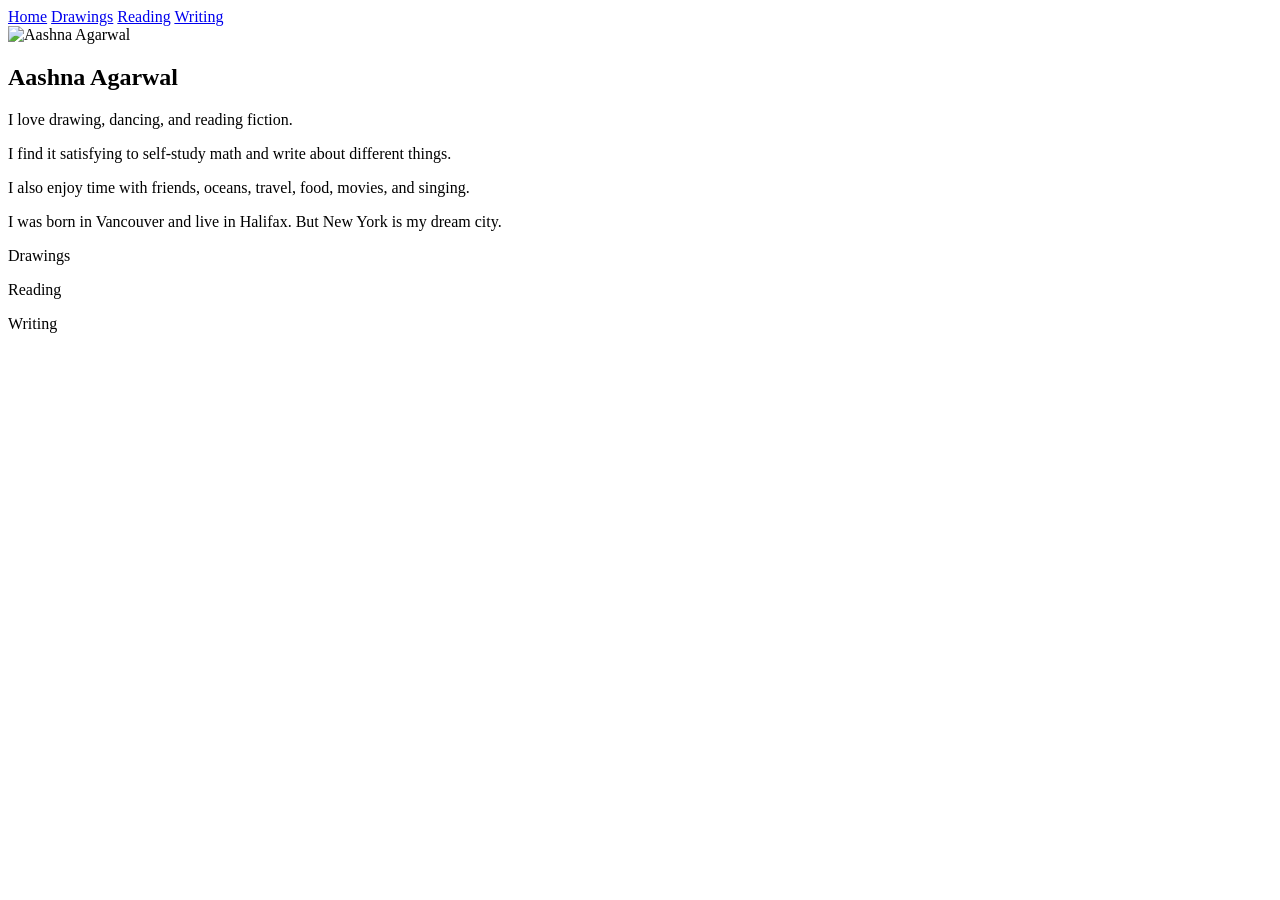
==== index.html @ 69bdebf0 "Add personal website" ====
<!DOCTYPE html>
<html lang="en">
<head>
  <meta charset="UTF-8">
  <meta name="viewport" content="width=device-width, initial-scale=1.0">
  <meta name="description" content="Aashna Agarwal">
  <title>Aashna Agarwal</title>
  <link rel="preconnect" href="https://fonts.googleapis.com">
  <link rel="preconnect" href="https://fonts.gstatic.com" crossorigin>
  <link href="https://fonts.googleapis.com/css2?family=Inter:wght@400;500&display=swap" rel="stylesheet">
  <link rel="stylesheet" href="css/styles.css">
</head>
<body>
  <header class="header">
    <nav class="nav">
      <div class="nav-left">
        <a href="#home">Home</a>
        <a href="#drawings">Drawings</a>
        <a href="#reading">Reading</a>
        <a href="#writing">Writing</a>
      </div>
    </nav>
  </header>

  <main class="main">
    <section class="intro" id="home">
      <div class="intro-layout">
        <img class="profile" src="assets/images/aashna.jpg" alt="Aashna Agarwal">
        <div class="intro-text">
          <h1>Aashna Agarwal</h1>
          <div class="bio">
            <p>I love drawing, dancing, and reading fiction.</p>
            <p>I find it satisfying to self-study math and write about different things.</p>
            <p>I also enjoy time with friends, oceans, travel, food, movies, and singing.</p>
            <p>I was born in Vancouver and live in Halifax. But New York is my dream city.</p>
          </div>
        </div>
      </div>
    </section>

    <section class="block" id="drawings">
      <p class="label">Drawings</p>
      <div class="photo-rows" id="drawings-gallery"></div>
    </section>

    <section class="block" id="reading">
      <p class="label">Reading</p>
      <div class="photo-rows" id="books-grid"></div>
    </section>

    <section class="block" id="writing">
      <p class="label">Writing</p>
      <div class="writing" id="writing-list"></div>
    </section>
  </main>

  <div class="lightbox" id="lightbox" hidden>
    <button class="lightbox-close" aria-label="Close">&times;</button>
    <img src="" alt="" id="lightbox-img">
    <p id="lightbox-caption"></p>
  </div>

  <script src="js/main.js"></script>
</body>
</html>
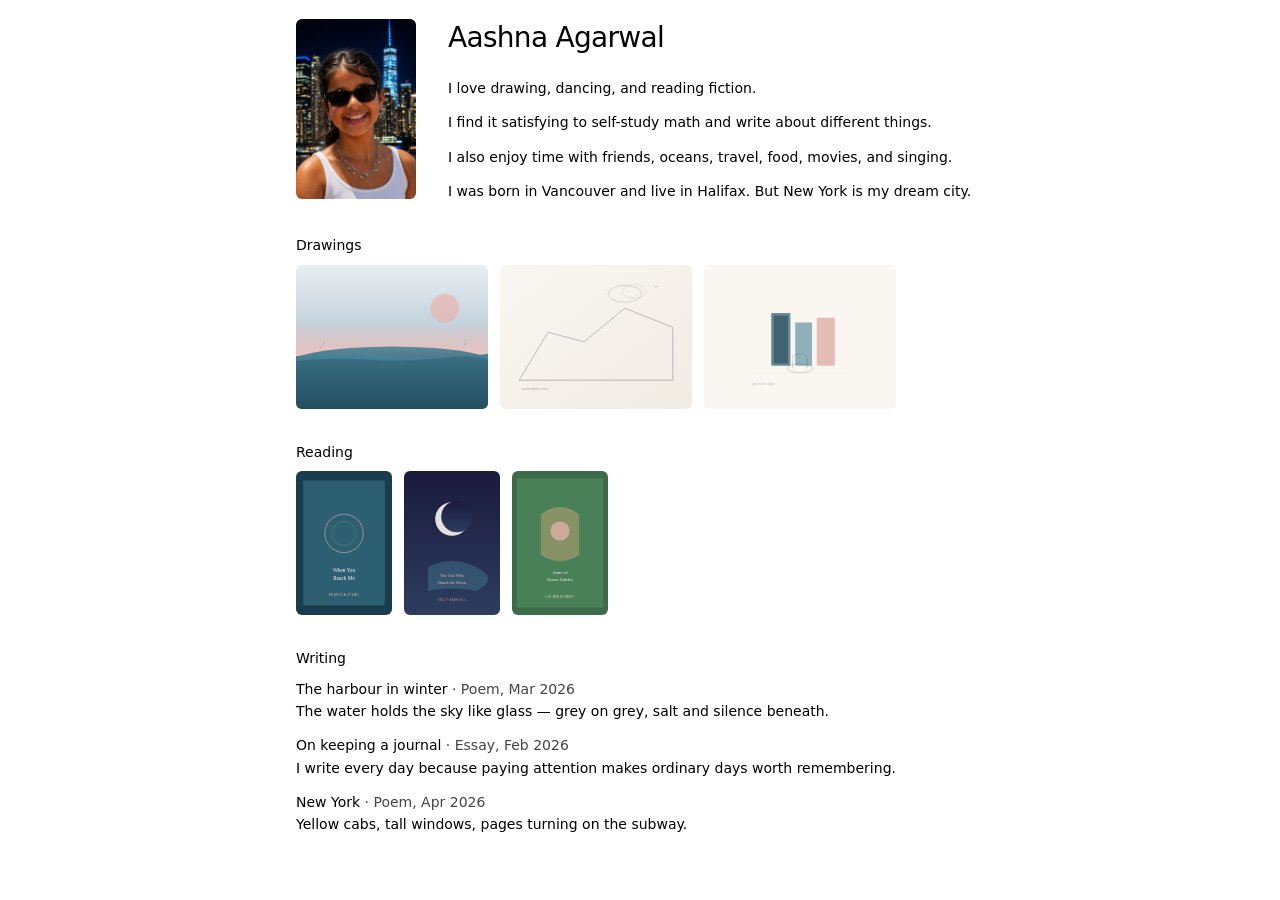
==== commit f6d994f4: "Remove navigation bar" ====
--- a/index.html
+++ b/index.html
@@ -11,17 +11,6 @@
   <link rel="stylesheet" href="css/styles.css">
 </head>
 <body>
-  <header class="header">
-    <nav class="nav">
-      <div class="nav-left">
-        <a href="#home">Home</a>
-        <a href="#drawings">Drawings</a>
-        <a href="#reading">Reading</a>
-        <a href="#writing">Writing</a>
-      </div>
-    </nav>
-  </header>
-
   <main class="main">
     <section class="intro" id="home">
       <div class="intro-layout">
--- a/css/styles.css
+++ b/css/styles.css
@@ -0,0 +1,197 @@
+*, *::before, *::after { box-sizing: border-box; margin: 0; padding: 0; }
+
+html { scroll-behavior: smooth; }
+
+body {
+  font-family: Inter, system-ui, -apple-system, sans-serif;
+  font-size: 14px;
+  line-height: 1.6;
+  color: #000;
+  background: #fff;
+  -webkit-font-smoothing: antialiased;
+  padding-bottom: 4rem;
+}
+
+a { color: inherit; text-decoration: none; }
+a:hover { text-decoration: underline; }
+img { display: block; max-width: 100%; }
+button { font: inherit; cursor: pointer; border: none; background: none; }
+
+.header { padding: 1.5rem 1.5rem 1.25rem; }
+@media (min-width: 640px) { .header { padding: 2rem 2rem 1.5rem; } }
+
+.nav-left {
+  display: flex;
+  flex-wrap: wrap;
+  gap: 1.5rem 2rem;
+  font-size: 13px;
+}
+
+@media (min-width: 640px) { .nav-left { font-size: 14px; } }
+
+.main {
+  padding: 0 1.5rem;
+  max-width: 48rem;
+  margin-inline: auto;
+}
+
+@media (min-width: 640px) { .main { padding: 0 2.5rem; } }
+
+.intro { margin-top: 1rem; }
+
+.intro-layout {
+  display: flex;
+  gap: 1.5rem;
+  align-items: center;
+}
+
+@media (min-width: 640px) { .intro-layout { gap: 2rem; } }
+
+.profile {
+  flex-shrink: 0;
+  width: auto;
+  height: auto;
+  max-width: 6rem;
+  border-radius: 6px;
+}
+
+@media (min-width: 640px) { .profile { max-width: 7.5rem; } }
+
+.intro-text {
+  flex: 1;
+  min-width: 0;
+}
+
+h1 {
+  font-size: 1.75rem;
+  font-weight: 500;
+  letter-spacing: -0.025em;
+  margin-bottom: 1rem;
+}
+
+.bio { display: flex; flex-direction: column; gap: 0.75rem; }
+
+.block { margin-top: 2rem; }
+
+.label {
+  font-size: 14px;
+  font-weight: 500;
+  margin-bottom: 0.5rem;
+}
+
+.photo-rows {
+  display: flex;
+  flex-direction: column;
+  gap: 0.5rem;
+}
+
+@media (min-width: 640px) { .photo-rows { gap: 0.75rem; } }
+
+.photo-row {
+  display: flex;
+  flex-wrap: wrap;
+  gap: 0.5rem;
+}
+
+@media (min-width: 640px) { .photo-row { gap: 0.75rem; } }
+
+.photo {
+  position: relative;
+  cursor: zoom-in;
+  flex-shrink: 0;
+}
+
+.photo img {
+  height: 22vw;
+  width: auto;
+  max-width: 100%;
+  border-radius: 6px;
+  transition: filter 0.2s;
+}
+
+@media (min-width: 640px) { .photo img { height: 7rem; } }
+@media (min-width: 768px) { .photo img { height: 9rem; } }
+
+.photo:hover img { filter: brightness(0.75); }
+
+.photo-caption {
+  position: absolute;
+  inset: 0;
+  display: flex;
+  align-items: flex-end;
+  justify-content: center;
+  padding-bottom: 0.5rem;
+  opacity: 0;
+  transition: opacity 0.2s;
+  pointer-events: none;
+}
+
+.photo:hover .photo-caption { opacity: 1; }
+
+.photo-caption span {
+  font-size: 10px;
+  font-weight: 500;
+  color: #fff;
+  padding: 0.25rem 0.5rem;
+  background: rgba(0, 0, 0, 0.5);
+  border-radius: 4px;
+  backdrop-filter: blur(4px);
+  max-width: 90%;
+  text-align: center;
+  line-height: 1.3;
+}
+
+@media (min-width: 640px) { .photo-caption span { font-size: 12px; } }
+
+.writing { display: flex; flex-direction: column; gap: 0.75rem; }
+
+.writing-item p { color: #000; }
+
+.writing-item strong { font-weight: 500; }
+
+.writing-item em {
+  font-style: normal;
+  color: #444;
+}
+
+.lightbox {
+  position: fixed;
+  inset: 0;
+  z-index: 100;
+  background: rgba(0, 0, 0, 0.92);
+  display: flex;
+  flex-direction: column;
+  align-items: center;
+  justify-content: center;
+  padding: 2rem;
+  opacity: 0;
+  visibility: hidden;
+  transition: opacity 0.2s, visibility 0.2s;
+}
+
+.lightbox.open { opacity: 1; visibility: visible; }
+
+.lightbox-close {
+  position: absolute;
+  top: 1rem;
+  right: 1rem;
+  font-size: 1.75rem;
+  color: #fff;
+  opacity: 0.7;
+  line-height: 1;
+}
+
+.lightbox-close:hover { opacity: 1; }
+
+.lightbox img {
+  max-height: 80vh;
+  max-width: 100%;
+  border-radius: 6px;
+}
+
+.lightbox p {
+  margin-top: 0.75rem;
+  color: rgba(255, 255, 255, 0.8);
+  font-size: 14px;
+  text-align: center;
+}
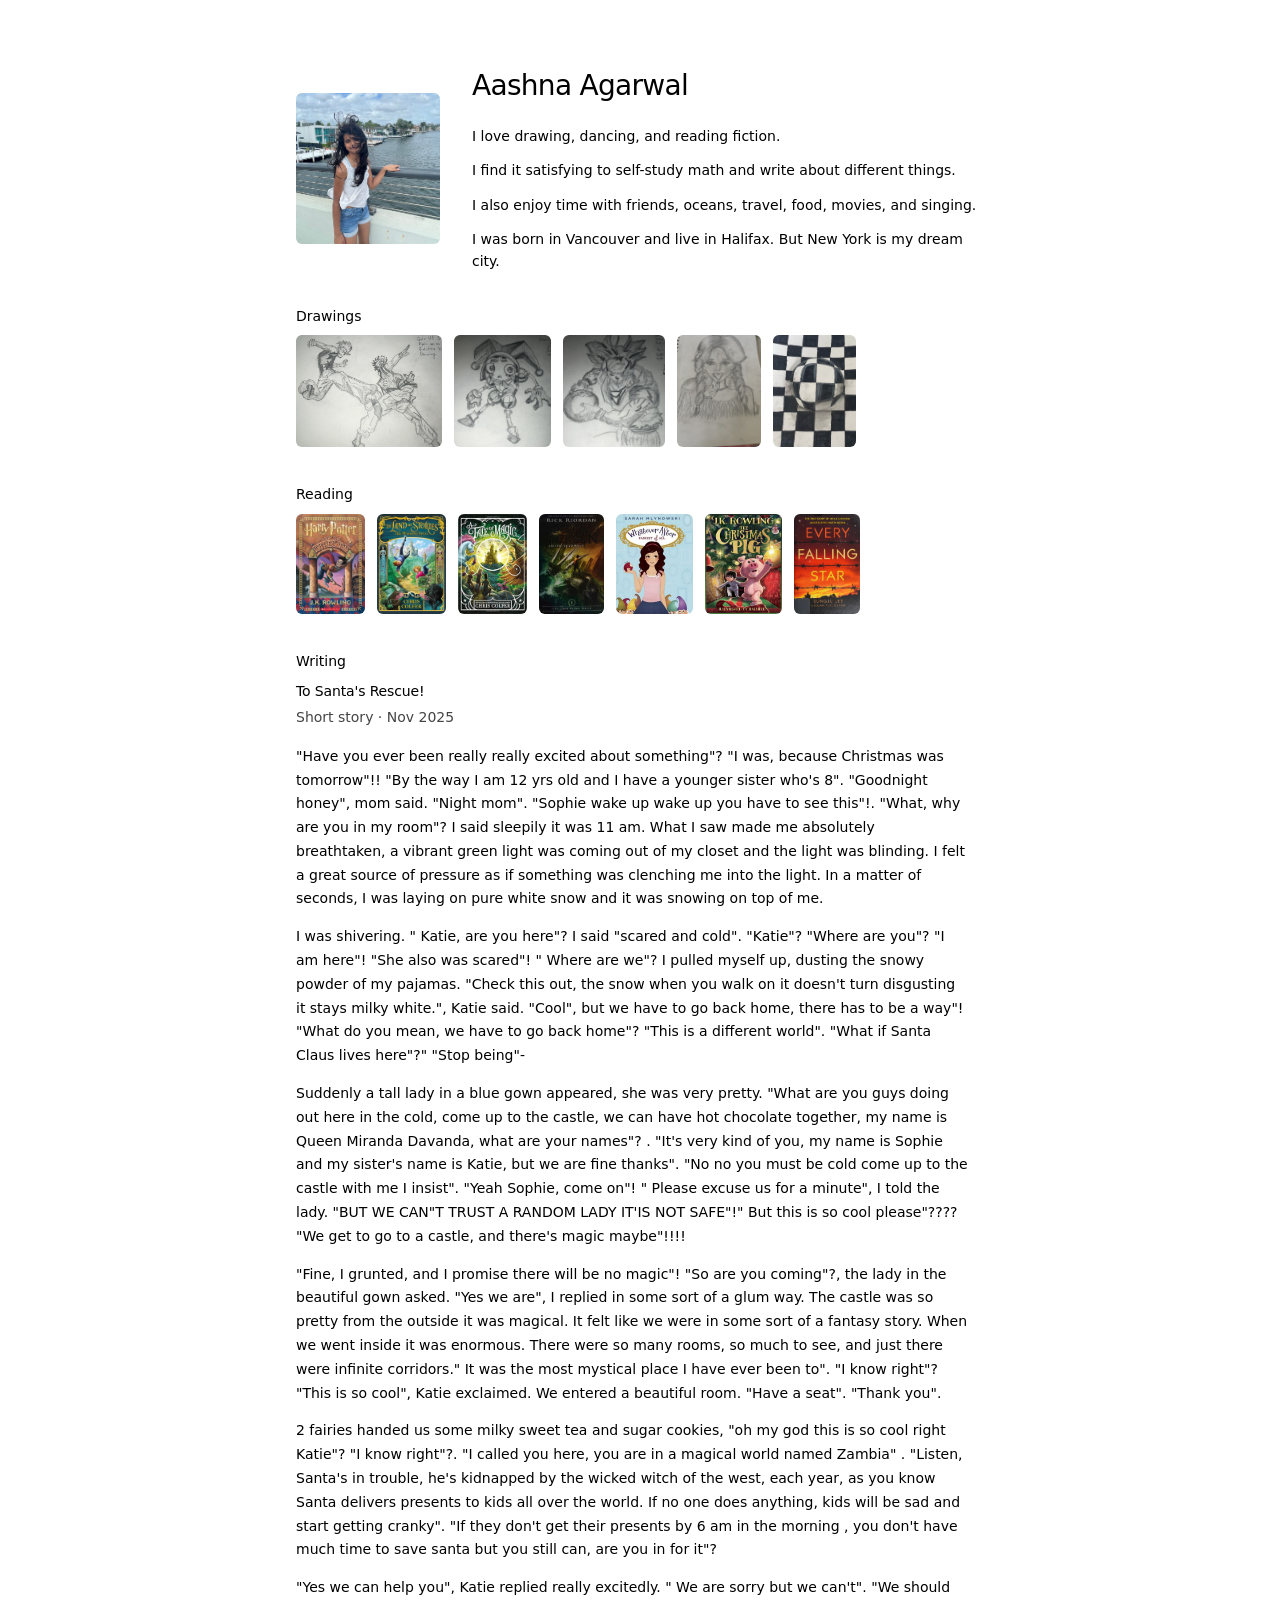
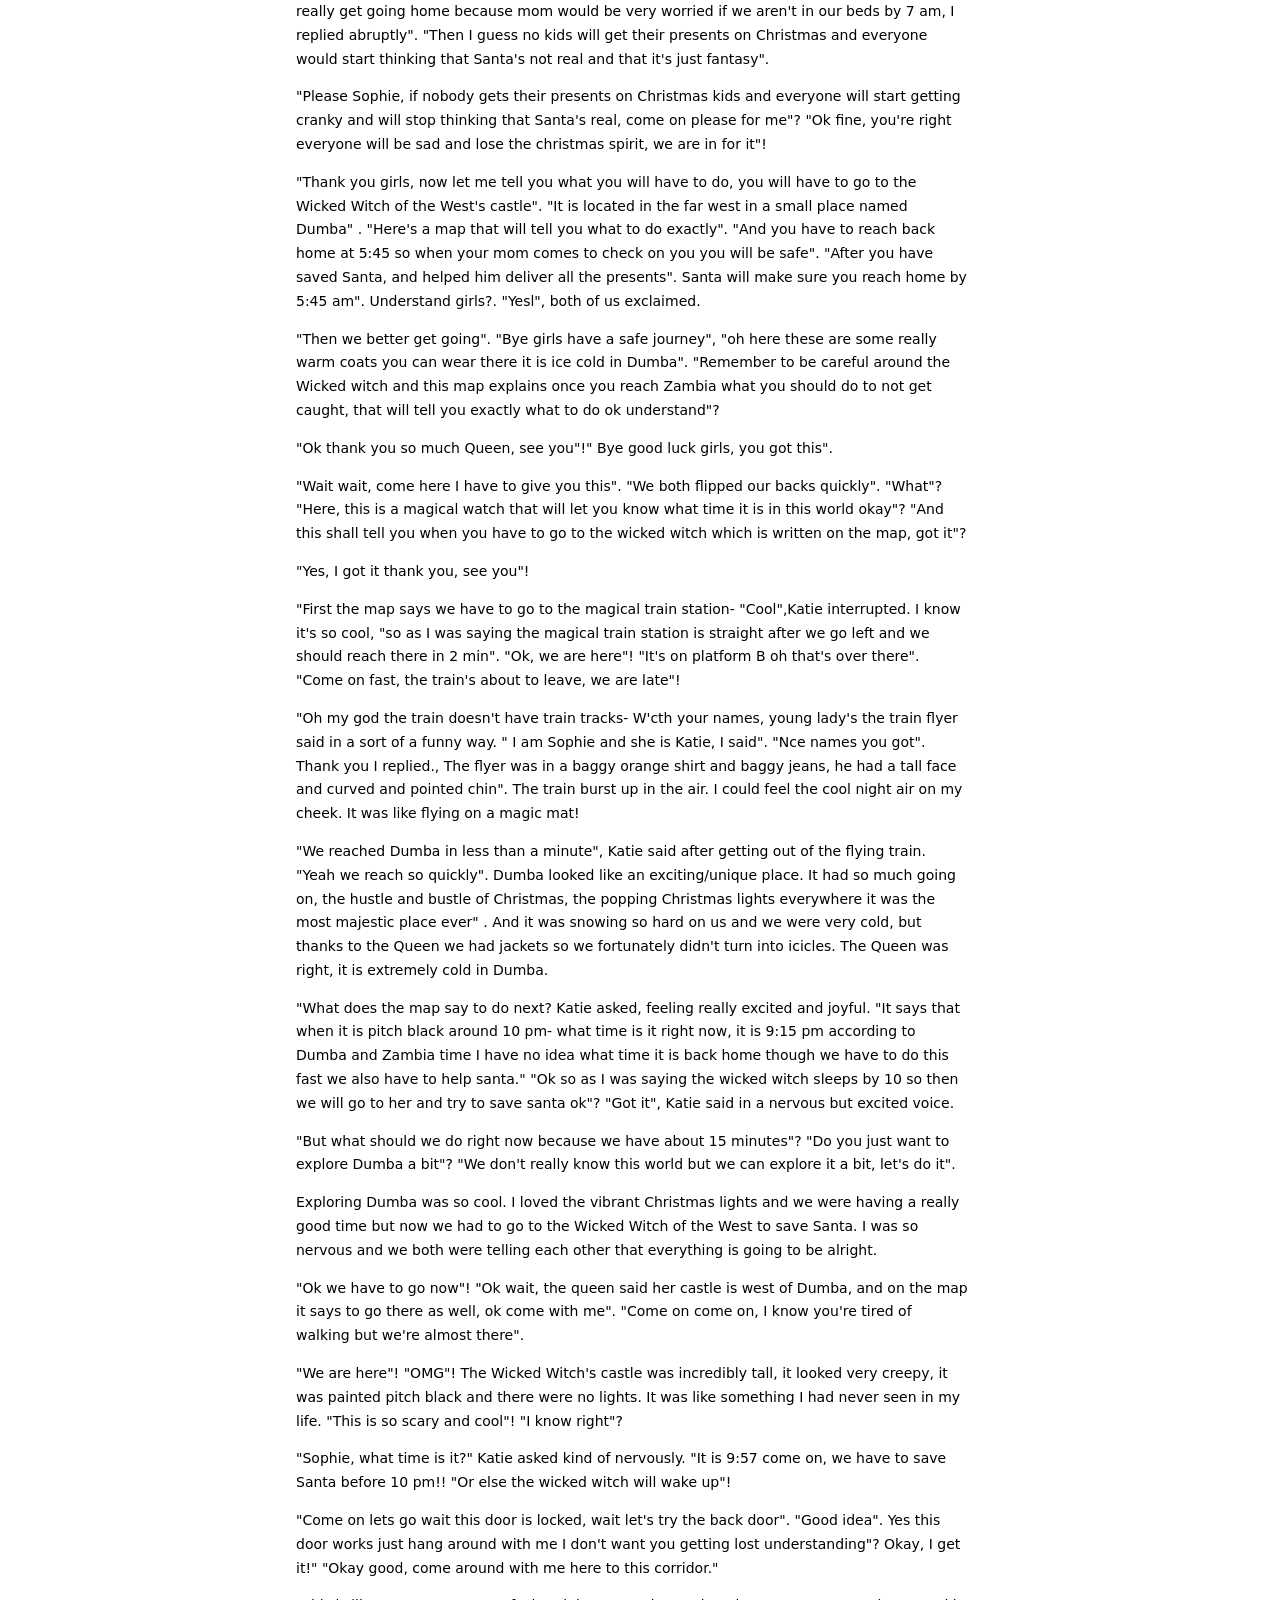
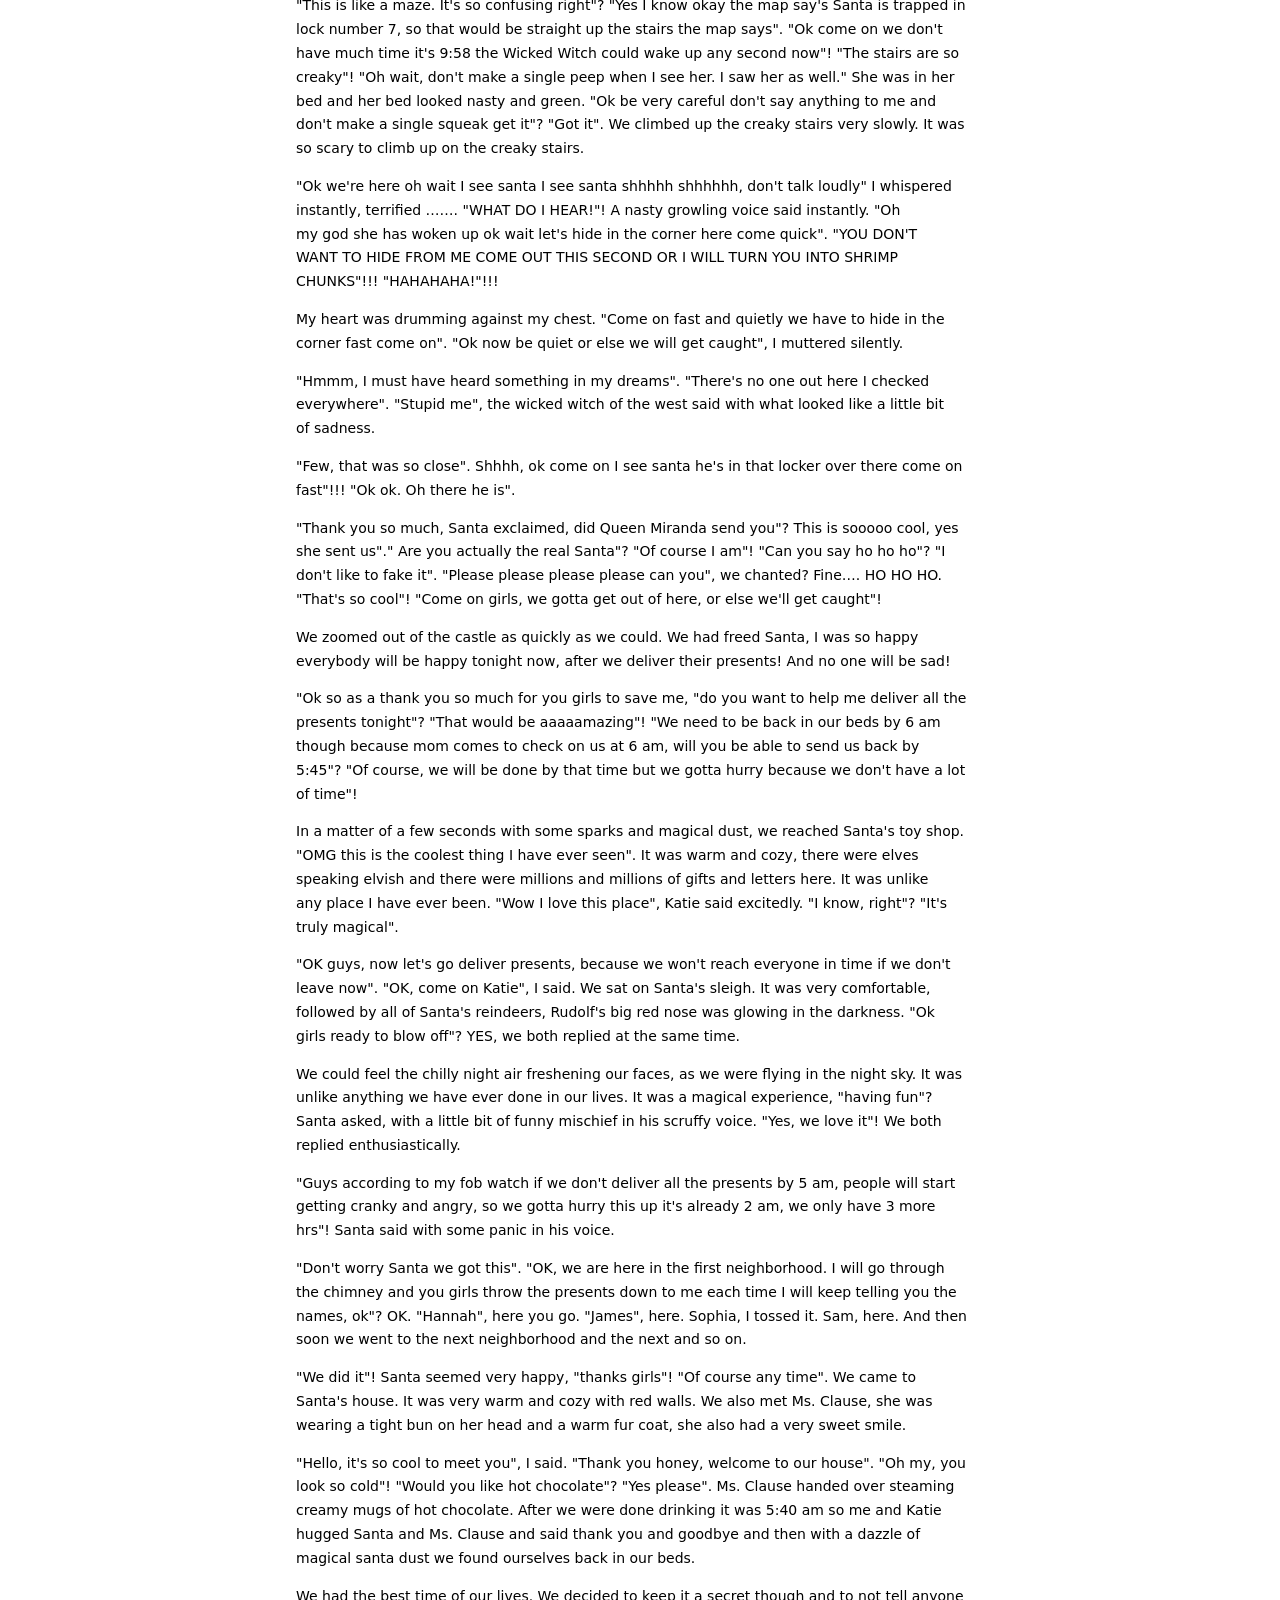
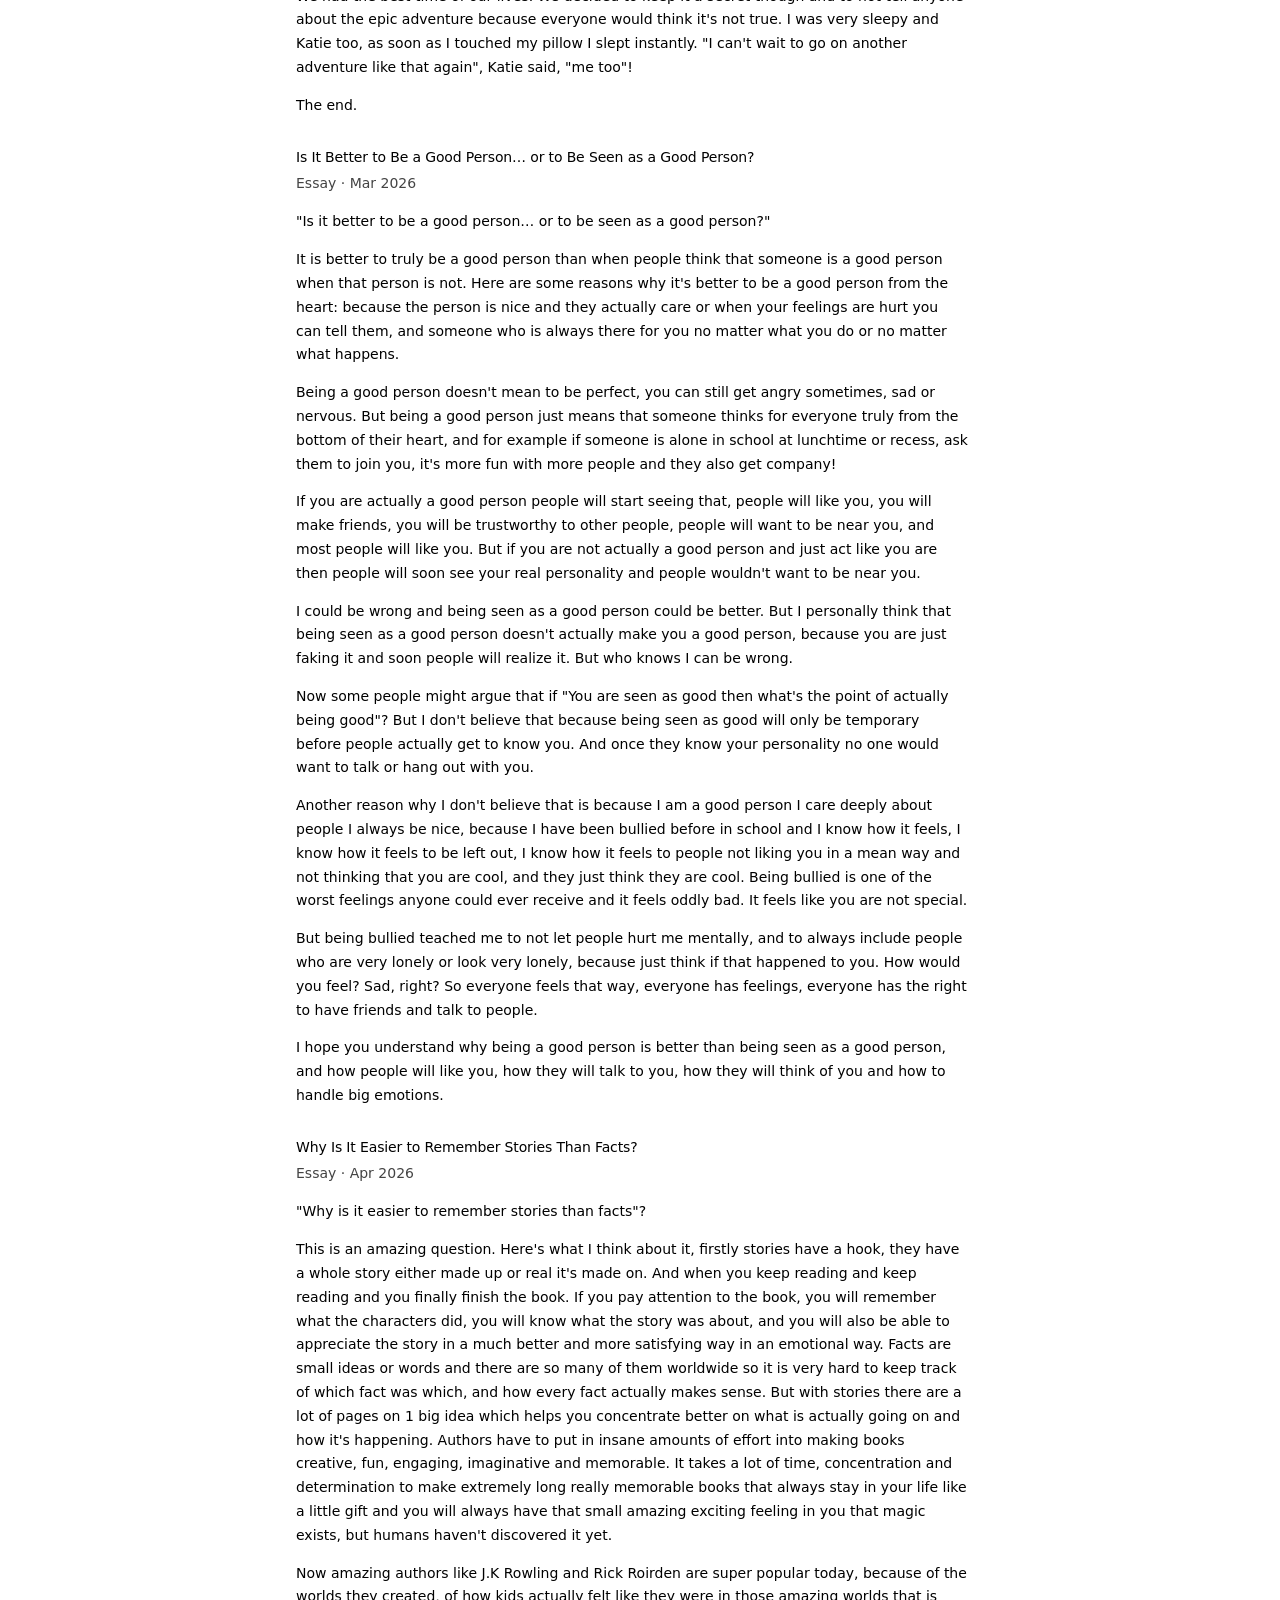
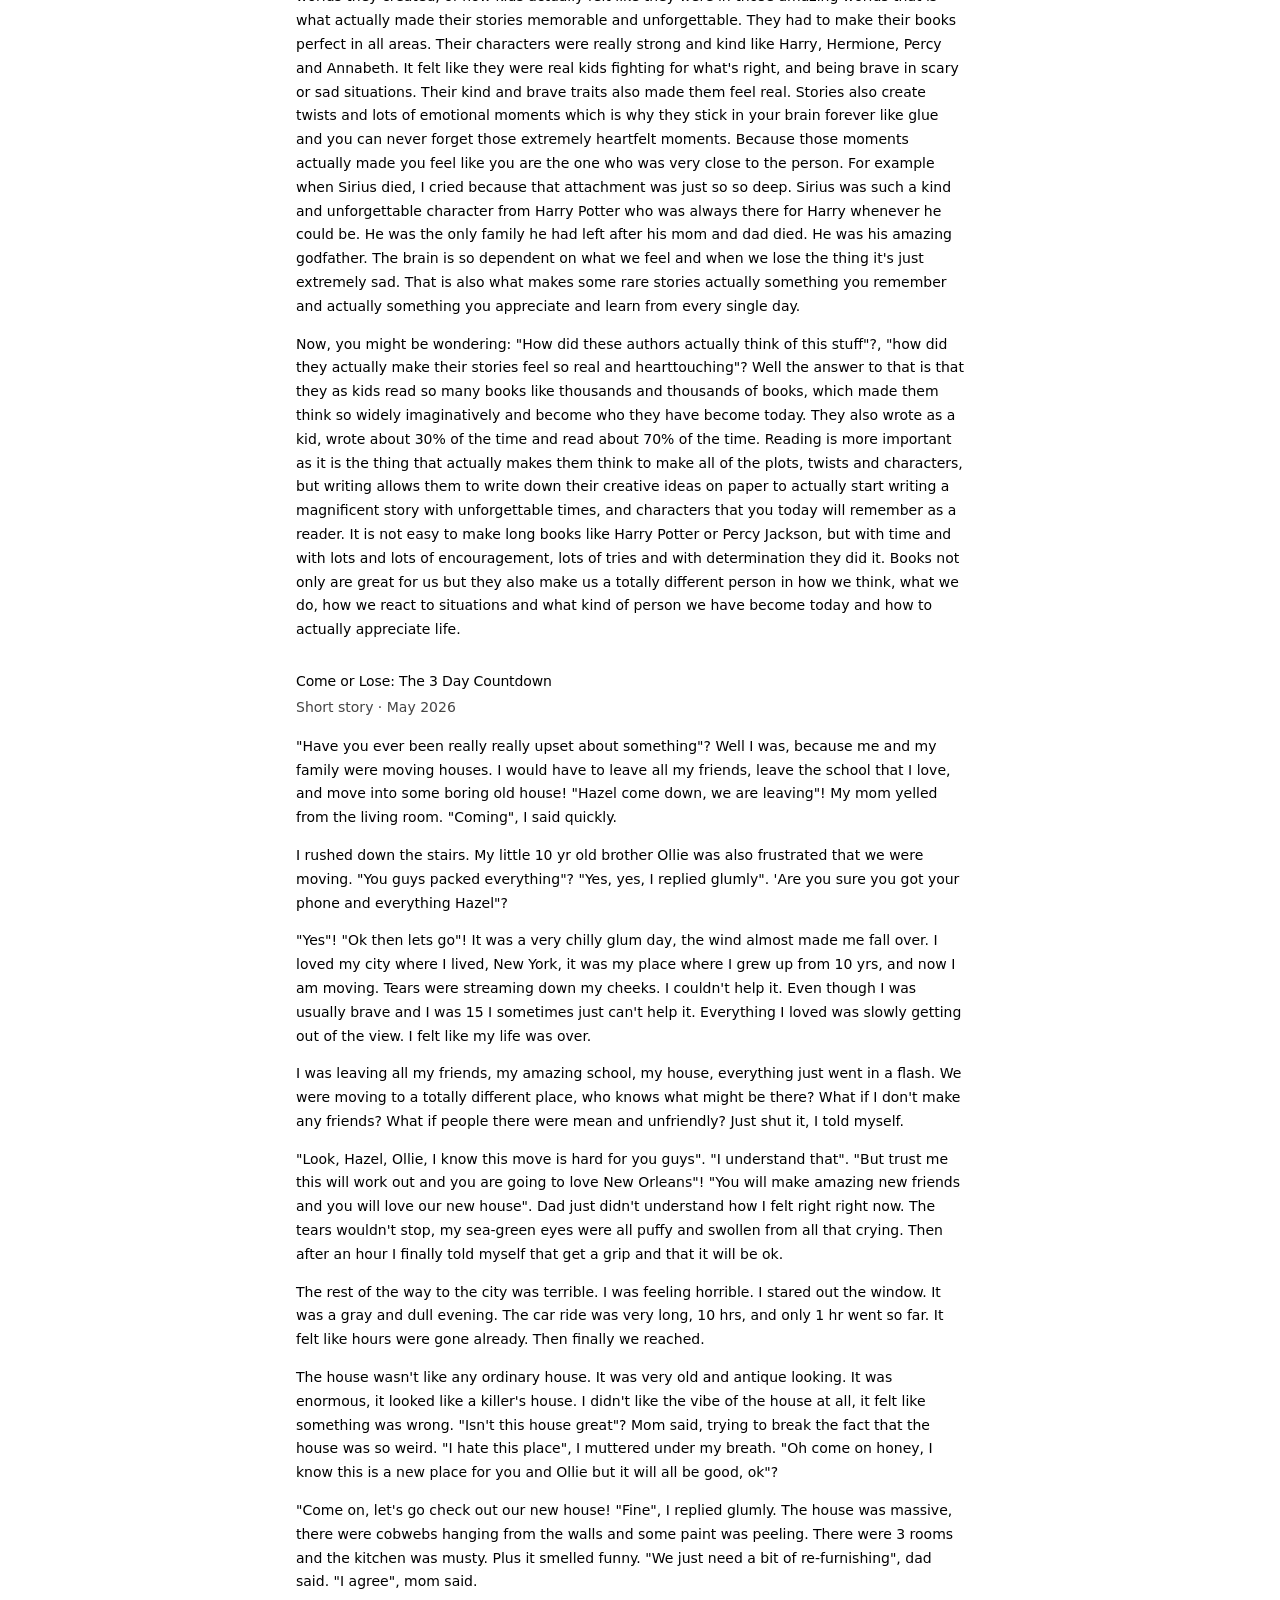
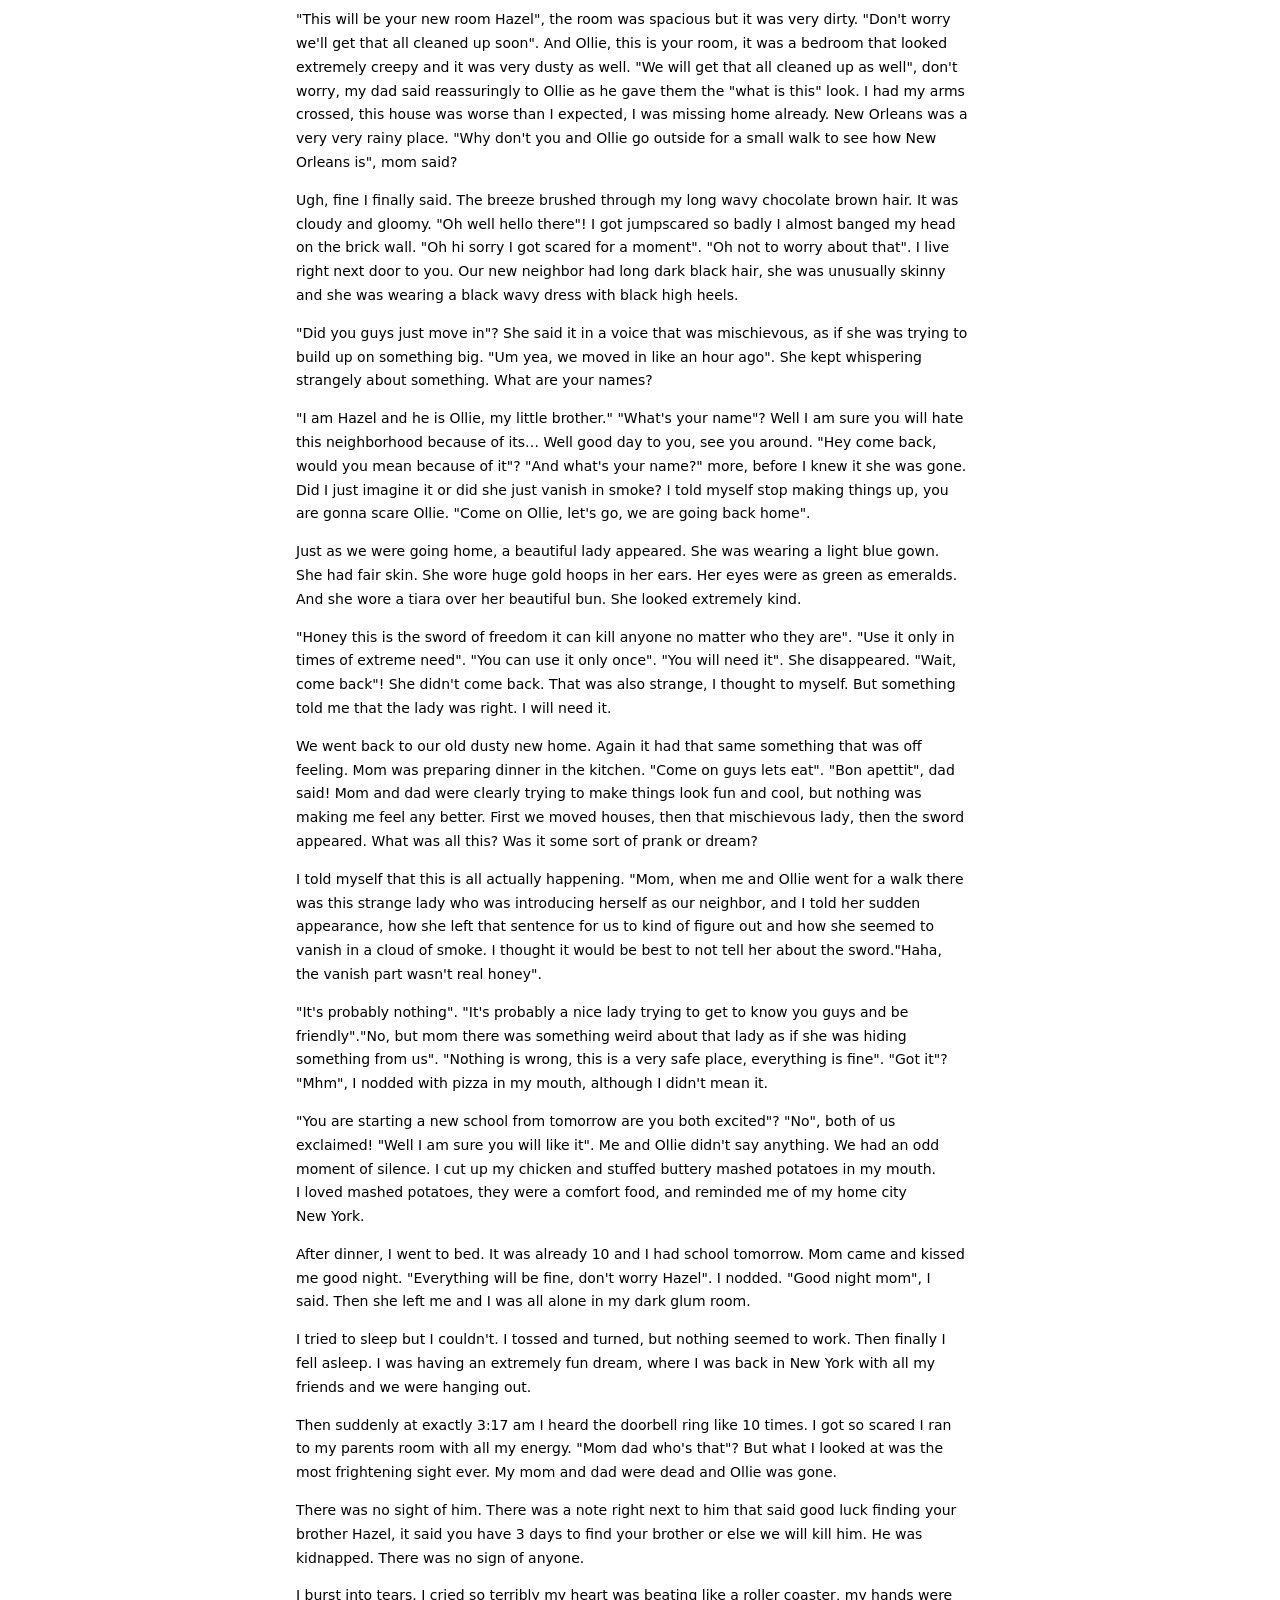
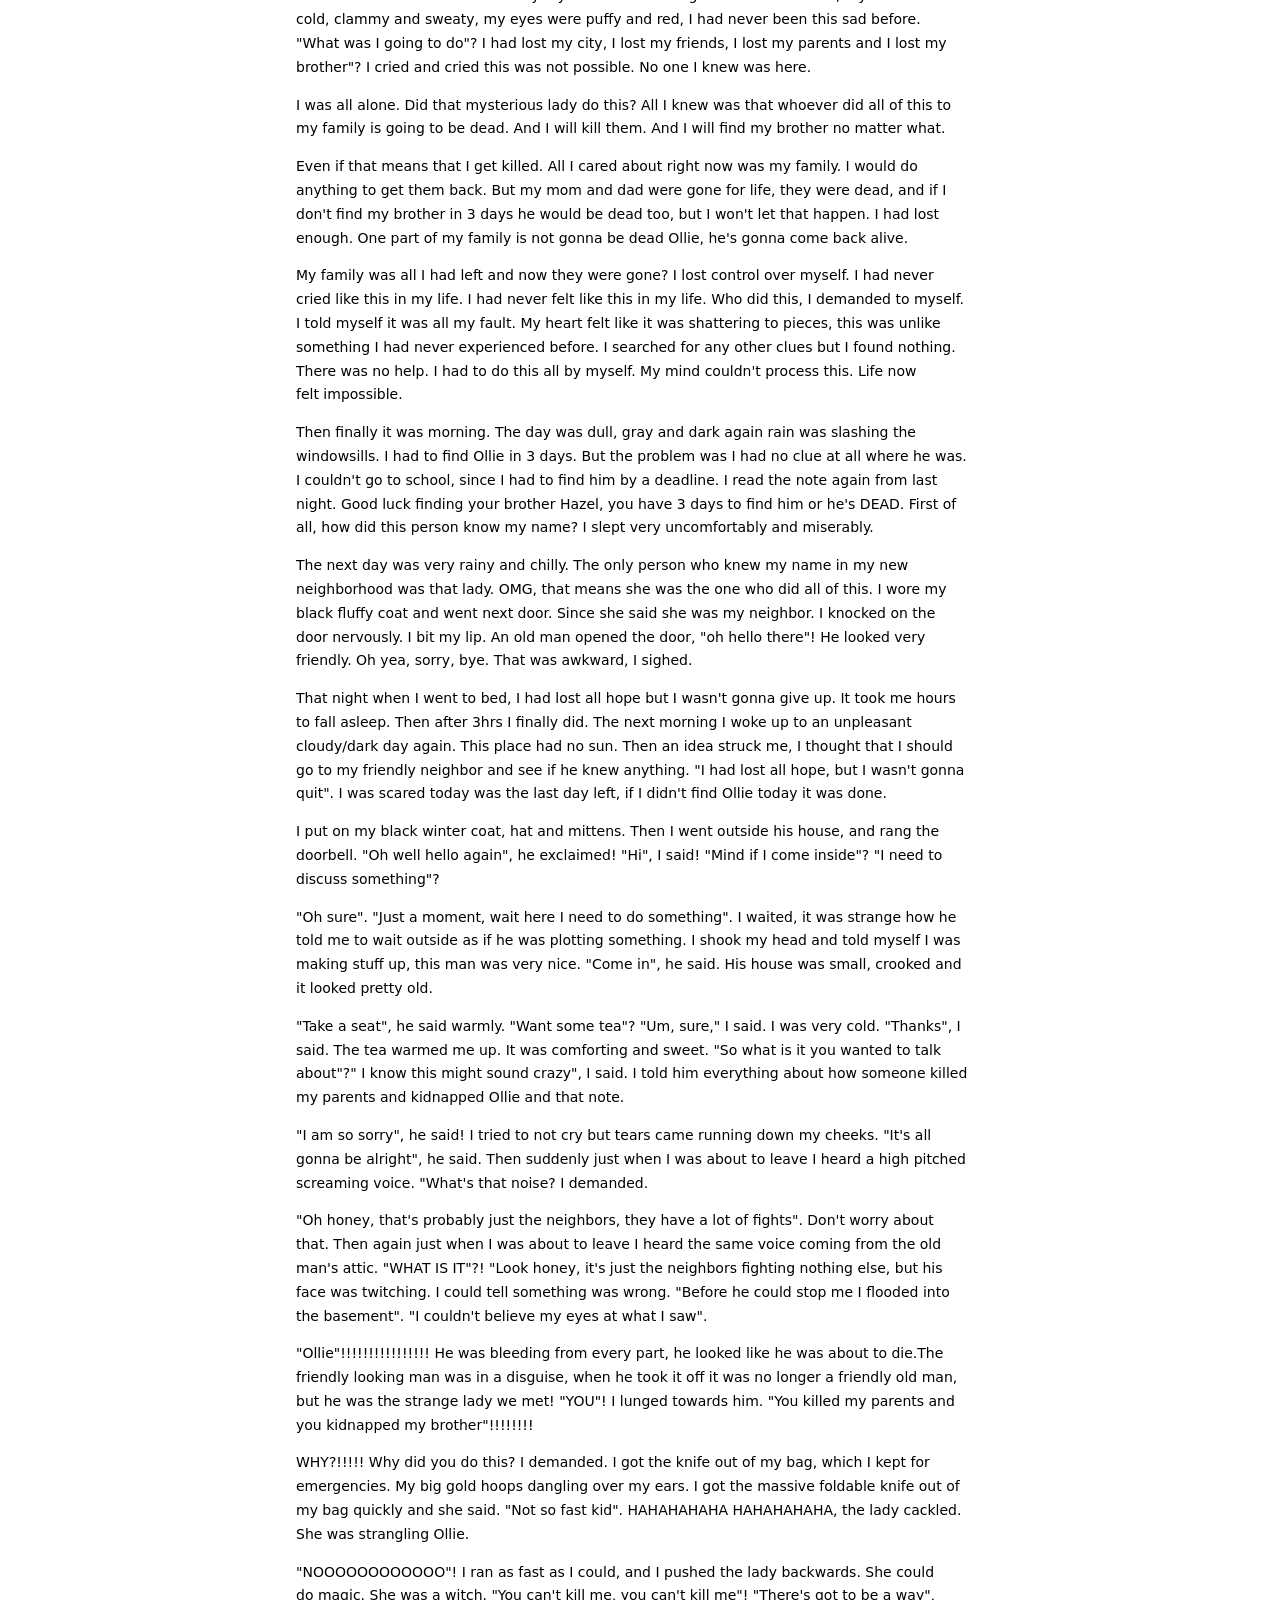
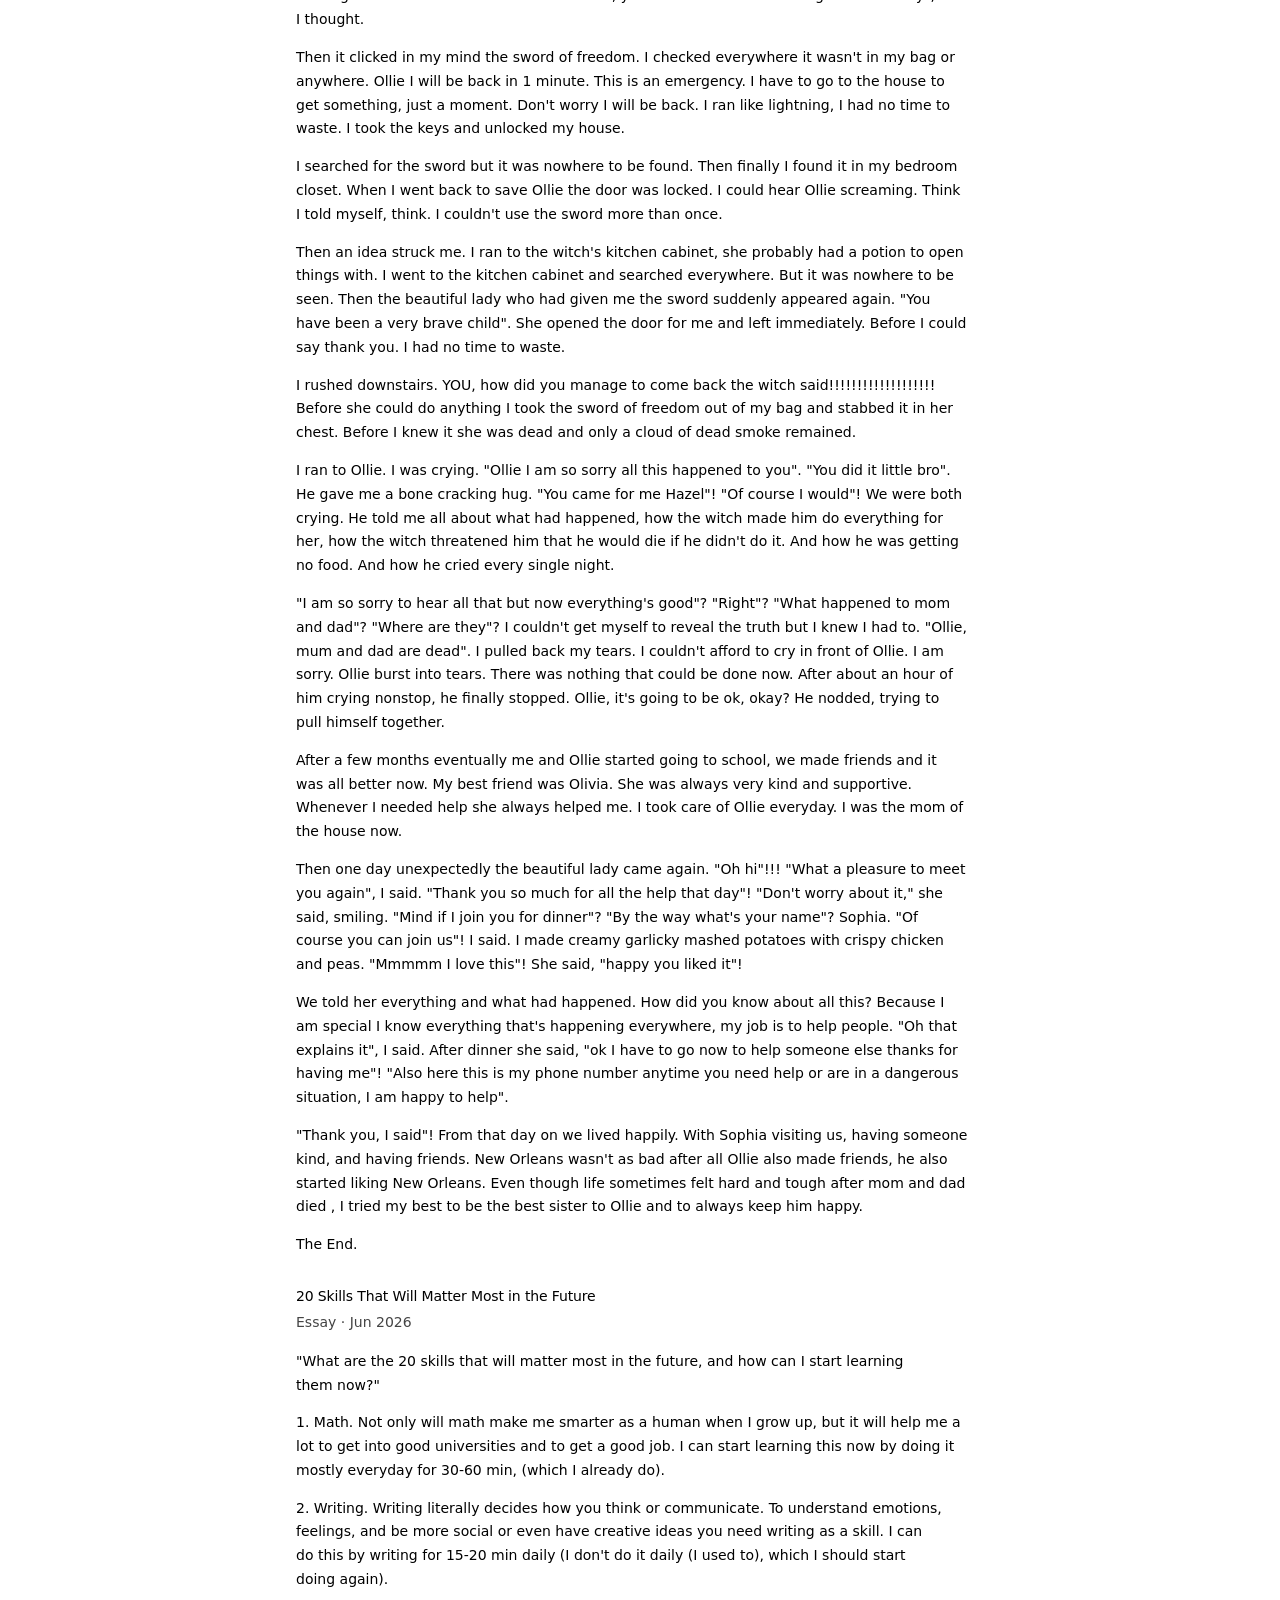
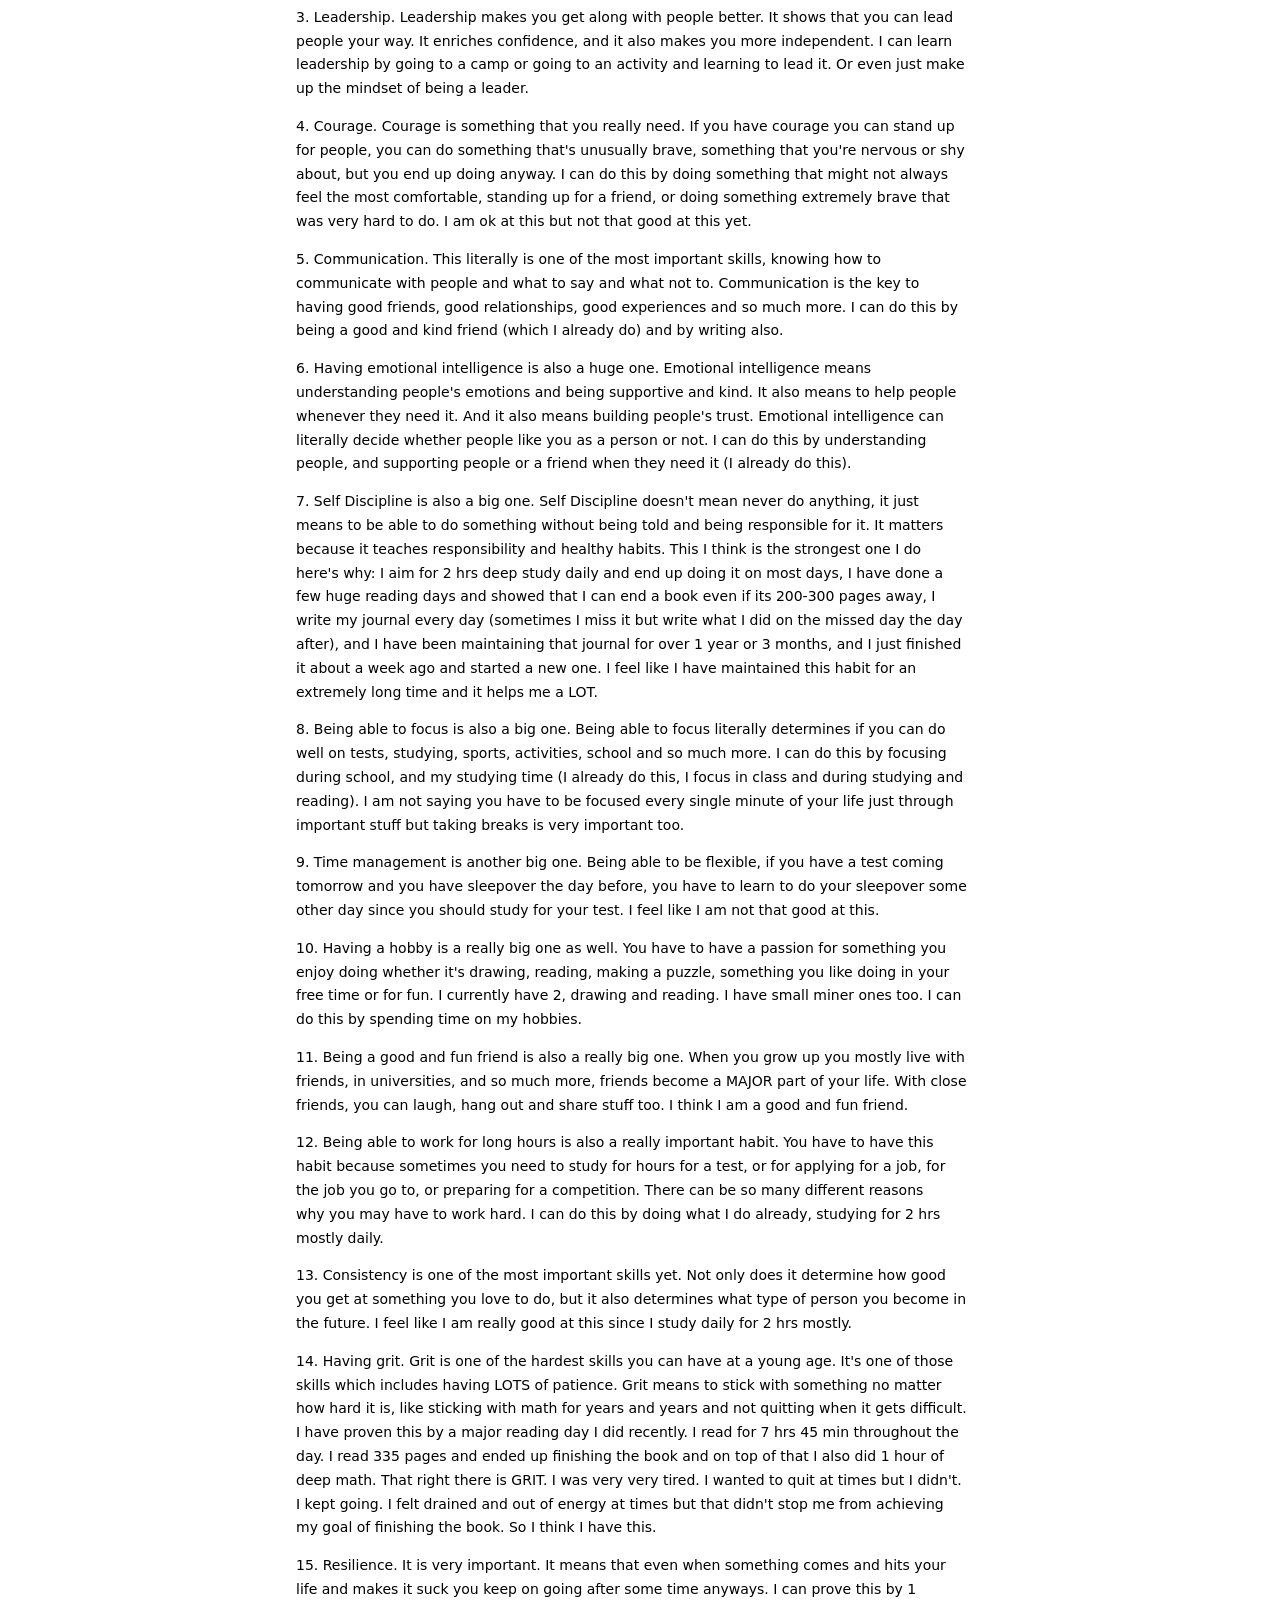
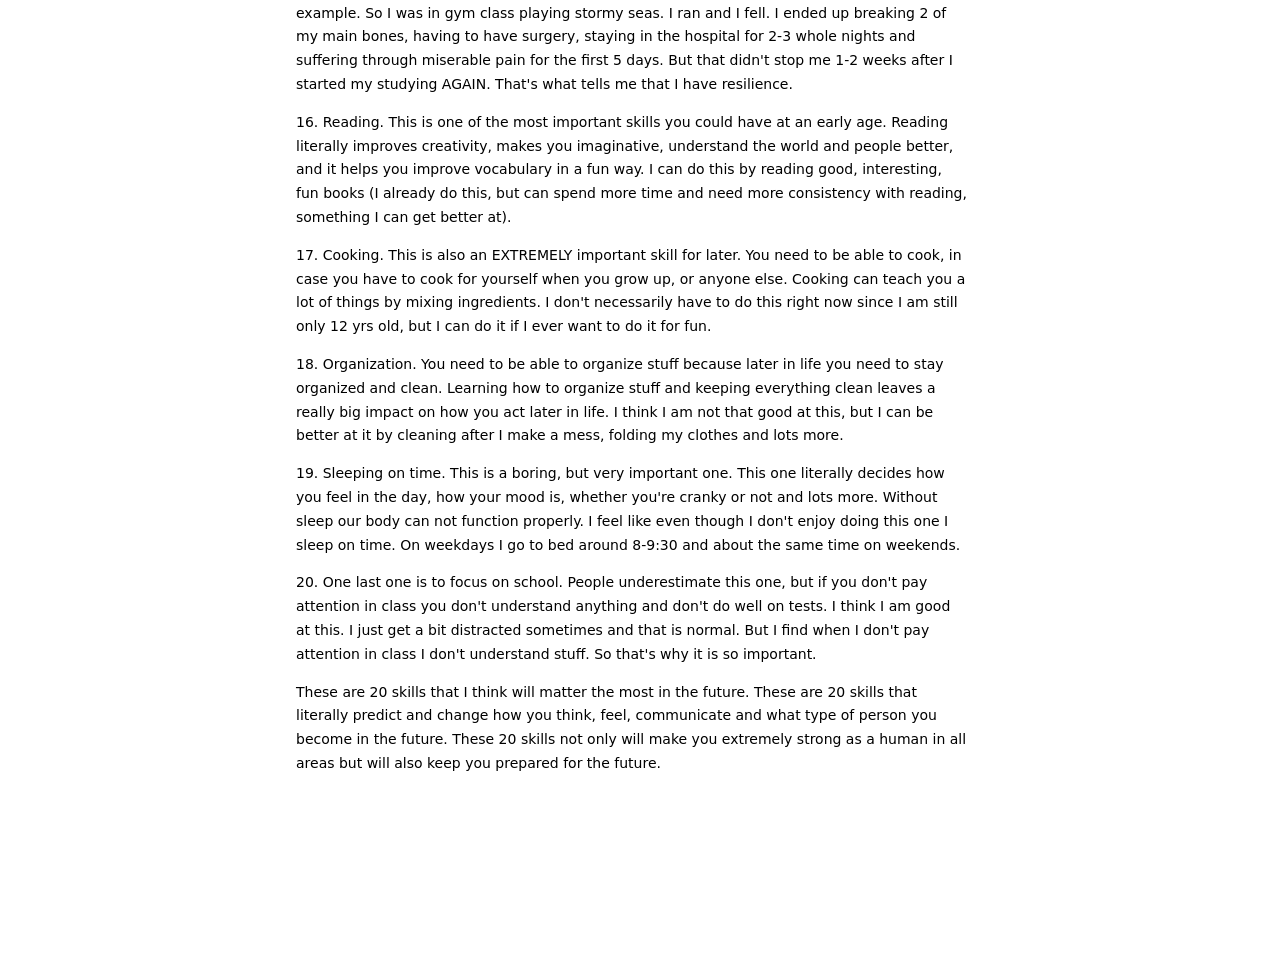
==== commit 4bf5735c: "Add writing subpages and update site content" ====
--- a/index.html
+++ b/index.html
@@ -49,6 +49,7 @@
     <p id="lightbox-caption"></p>
   </div>
 
+  <script src="js/writing.js"></script>
   <script src="js/main.js"></script>
 </body>
 </html>
--- a/css/styles.css
+++ b/css/styles.css
@@ -9,53 +9,63 @@
   color: #000;
   background: #fff;
   -webkit-font-smoothing: antialiased;
-  padding-bottom: 4rem;
-}
+  padding-bottom: 5rem;
+}
+
+@media (min-width: 640px) { body { padding-bottom: 6rem; } }
 
 a { color: inherit; text-decoration: none; }
 a:hover { text-decoration: underline; }
 img { display: block; max-width: 100%; }
 button { font: inherit; cursor: pointer; border: none; background: none; }
 
-.header { padding: 1.5rem 1.5rem 1.25rem; }
-@media (min-width: 640px) { .header { padding: 2rem 2rem 1.5rem; } }
-
-.nav-left {
-  display: flex;
-  flex-wrap: wrap;
-  gap: 1.5rem 2rem;
-  font-size: 13px;
-}
-
-@media (min-width: 640px) { .nav-left { font-size: 14px; } }
-
 .main {
-  padding: 0 1.5rem;
+  padding: 2.5rem 1.25rem 4rem;
   max-width: 48rem;
   margin-inline: auto;
 }
 
-@media (min-width: 640px) { .main { padding: 0 2.5rem; } }
-
-.intro { margin-top: 1rem; }
+@media (min-width: 640px) { .main { padding: 3.5rem 2.5rem 5rem; } }
+@media (min-width: 768px) { .main { padding: 4rem 2.5rem 6rem; } }
 
 .intro-layout {
   display: flex;
-  gap: 1.5rem;
-  align-items: center;
+  gap: 1.25rem;
+  align-items: flex-start;
+}
+
+@media (min-width: 480px) {
+  .intro-layout {
+    gap: 1.5rem;
+    align-items: center;
+  }
 }
 
 @media (min-width: 640px) { .intro-layout { gap: 2rem; } }
+
+@media (max-width: 479px) {
+  .intro-layout {
+    flex-direction: column;
+    gap: 1rem;
+  }
+
+  .profile { max-width: 5.5rem; }
+
+  h1 {
+    font-size: 1.5rem;
+    margin-bottom: 0.75rem;
+  }
+}
 
 .profile {
   flex-shrink: 0;
   width: auto;
   height: auto;
-  max-width: 6rem;
+  max-width: 7.5rem;
   border-radius: 6px;
 }
 
-@media (min-width: 640px) { .profile { max-width: 7.5rem; } }
+@media (min-width: 640px) { .profile { max-width: 9rem; } }
 
 .intro-text {
   flex: 1;
@@ -94,6 +104,38 @@
 }
 
 @media (min-width: 640px) { .photo-row { gap: 0.75rem; } }
+
+.drawings-row,
+.books-row {
+  flex-wrap: nowrap;
+  overflow-x: auto;
+  -webkit-overflow-scrolling: touch;
+  scrollbar-width: none;
+  padding-bottom: 0.25rem;
+  margin-inline: -0.25rem;
+  padding-inline: 0.25rem;
+}
+
+.drawings-row::-webkit-scrollbar,
+.books-row::-webkit-scrollbar { display: none; }
+
+@media (min-width: 640px) {
+  .books-row { overflow-x: visible; }
+}
+
+.drawings-row .photo img {
+  height: clamp(4rem, 16vw, 6.25rem);
+}
+
+@media (min-width: 640px) { .drawings-row .photo img { height: 6.25rem; } }
+@media (min-width: 768px) { .drawings-row .photo img { height: 7rem; } }
+
+.books-row .photo img {
+  height: clamp(4.25rem, 20vw, 5.75rem);
+}
+
+@media (min-width: 640px) { .books-row .photo img { height: 5.75rem; } }
+@media (min-width: 768px) { .books-row .photo img { height: 6.25rem; } }
 
 .photo {
   position: relative;
@@ -102,9 +144,9 @@
 }
 
 .photo img {
-  height: 22vw;
+  height: clamp(4.5rem, 22vw, 7rem);
   width: auto;
-  max-width: 100%;
+  max-width: none;
   border-radius: 6px;
   transition: filter 0.2s;
 }
@@ -143,15 +185,96 @@
 
 @media (min-width: 640px) { .photo-caption span { font-size: 12px; } }
 
-.writing { display: flex; flex-direction: column; gap: 0.75rem; }
-
-.writing-item p { color: #000; }
-
-.writing-item strong { font-weight: 500; }
-
-.writing-item em {
-  font-style: normal;
+.writing { display: flex; flex-direction: column; gap: 1.75rem; }
+
+.writing-preview {
+  display: block;
+  color: #000;
+  text-decoration: none;
+}
+
+.writing-preview:hover { text-decoration: none; }
+.writing-preview:hover .writing-title { text-decoration: underline; }
+
+.writing-excerpt {
+  margin-top: 0.5rem;
   color: #444;
+  line-height: 1.65;
+  text-wrap: pretty;
+}
+
+.writing-page .back-link {
+  display: inline-block;
+  margin-bottom: 2rem;
+  font-size: 14px;
+  color: #444;
+}
+
+.writing-page .back-link:hover { color: #000; }
+
+.writing-page-header { margin-bottom: 1.5rem; }
+
+.writing-page-title {
+  font-size: 1.25rem;
+  font-weight: 500;
+  letter-spacing: -0.02em;
+  margin-bottom: 0.25rem;
+  line-height: 1.35;
+}
+
+@media (min-width: 640px) {
+  .writing-page-title { font-size: 1.5rem; }
+}
+
+.writing-item { color: #000; }
+
+.writing-header { margin-bottom: 1rem; }
+
+.writing-title {
+  font-size: 14px;
+  font-weight: 500;
+  letter-spacing: -0.01em;
+  margin-bottom: 0.25rem;
+}
+
+.writing-meta {
+  font-size: 14px;
+  color: #444;
+}
+
+.writing-meta em { font-style: normal; }
+
+.writing-body {
+  display: flex;
+  flex-direction: column;
+  gap: 0.875rem;
+  max-width: 42rem;
+}
+
+.writing-body p {
+  color: #000;
+  line-height: 1.7;
+  text-wrap: pretty;
+}
+
+.writing-numbered-list {
+  margin: 0;
+  padding-left: 1.5rem;
+  display: flex;
+  flex-direction: column;
+  gap: 0.875rem;
+  max-width: 42rem;
+}
+
+.writing-numbered-list li {
+  color: #000;
+  line-height: 1.7;
+  text-wrap: pretty;
+  padding-left: 0.25rem;
+}
+
+.writing-numbered-list li::marker {
+  font-weight: 500;
 }
 
 .lightbox {
@@ -163,35 +286,60 @@
   flex-direction: column;
   align-items: center;
   justify-content: center;
-  padding: 2rem;
+  padding: max(1rem, env(safe-area-inset-top)) max(1rem, env(safe-area-inset-right)) max(1rem, env(safe-area-inset-bottom)) max(1rem, env(safe-area-inset-left));
   opacity: 0;
   visibility: hidden;
   transition: opacity 0.2s, visibility 0.2s;
 }
 
+@media (min-width: 640px) { .lightbox { padding: 2rem; } }
+
 .lightbox.open { opacity: 1; visibility: visible; }
 
 .lightbox-close {
   position: absolute;
-  top: 1rem;
-  right: 1rem;
+  top: max(0.75rem, env(safe-area-inset-top));
+  right: max(0.75rem, env(safe-area-inset-right));
   font-size: 1.75rem;
   color: #fff;
   opacity: 0.7;
   line-height: 1;
+  padding: 0.25rem;
+}
+
+@media (min-width: 640px) {
+  .lightbox-close {
+    top: 1rem;
+    right: 1rem;
+  }
 }
 
 .lightbox-close:hover { opacity: 1; }
 
 .lightbox img {
-  max-height: 80vh;
+  max-height: min(80vh, calc(100dvh - 6rem));
   max-width: 100%;
+  width: auto;
   border-radius: 6px;
 }
 
 .lightbox p {
   margin-top: 0.75rem;
   color: rgba(255, 255, 255, 0.8);
-  font-size: 14px;
+  font-size: 13px;
   text-align: center;
-}
+  max-width: 32rem;
+  padding-inline: 0.5rem;
+}
+
+@media (min-width: 640px) {
+  .lightbox img { max-height: 80vh; }
+  .lightbox p { font-size: 14px; }
+}
+
+@media (max-width: 639px) {
+  body { font-size: 15px; }
+  .bio p { line-height: 1.65; }
+  .writing-body p,
+  .writing-numbered-list li { line-height: 1.75; }
+}
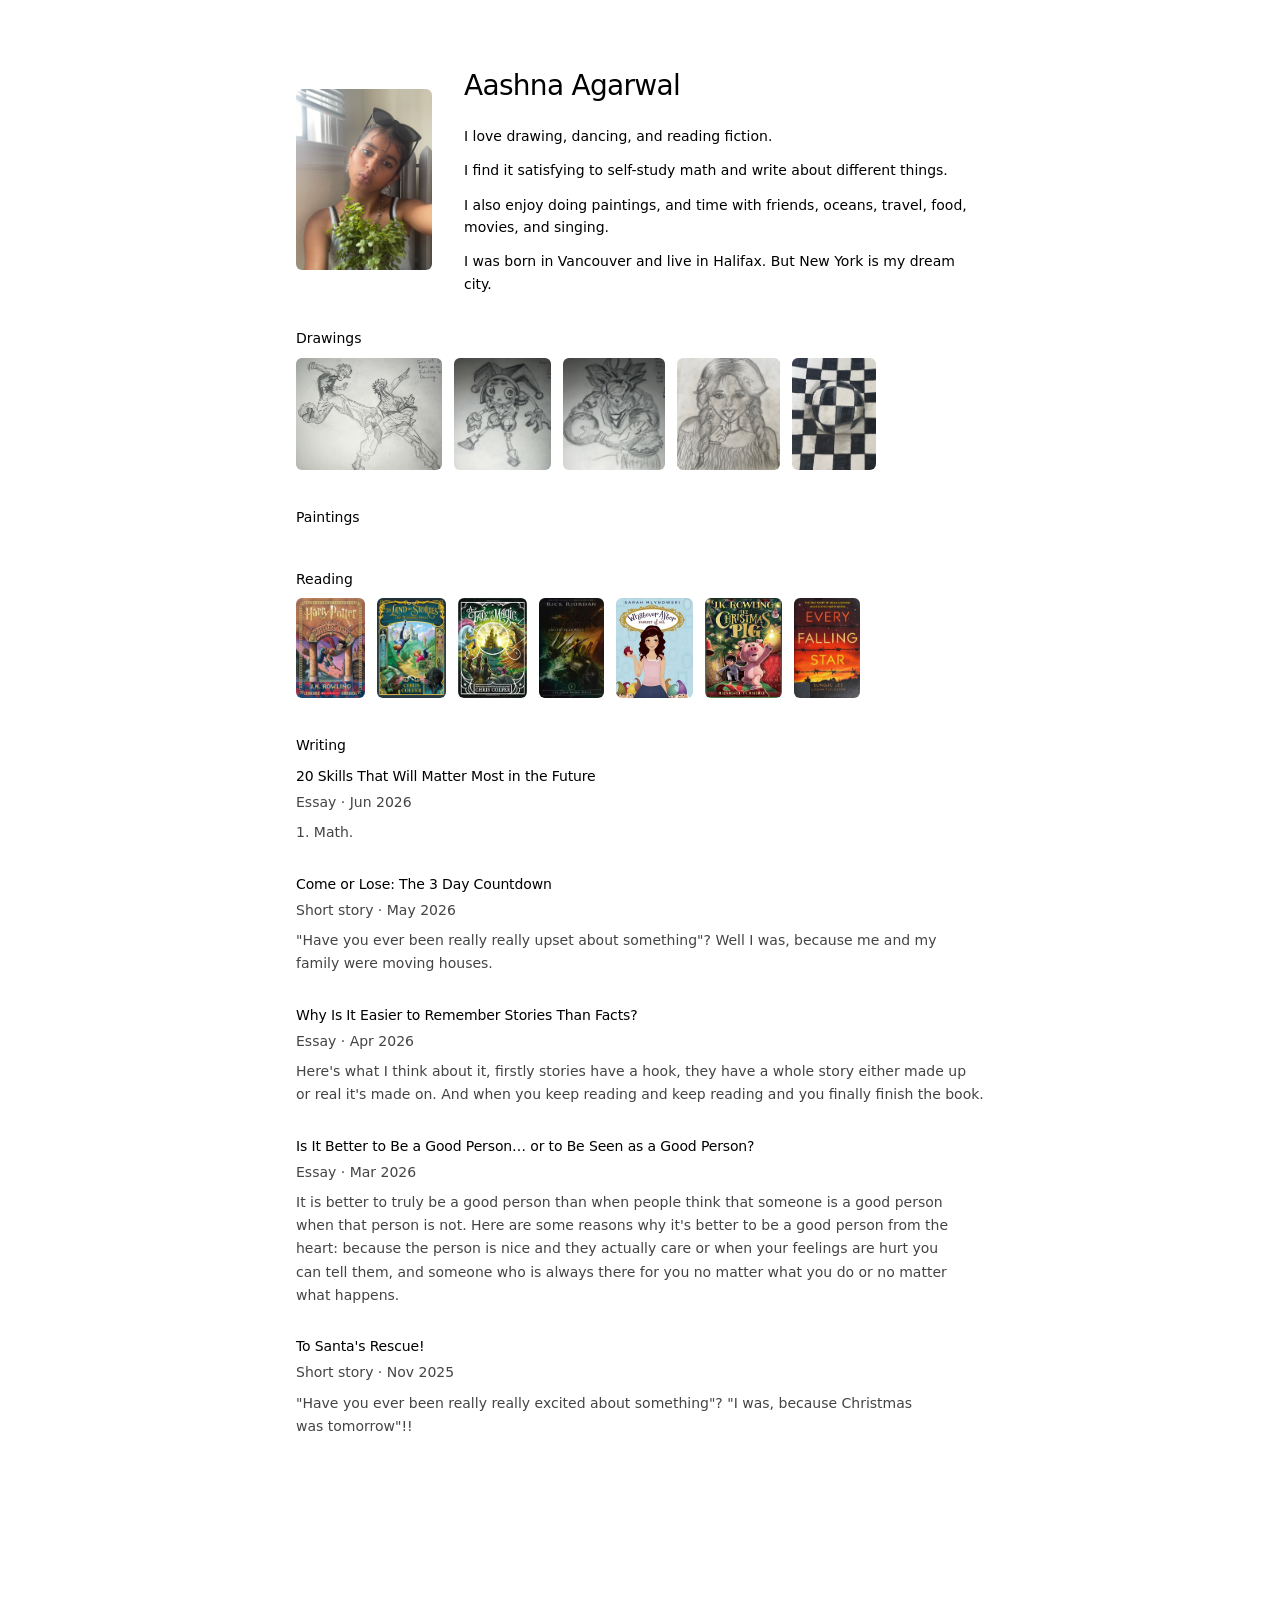
==== commit e892c6f9: "Add paintings section and update bio" ====
--- a/index.html
+++ b/index.html
@@ -20,7 +20,7 @@
           <div class="bio">
             <p>I love drawing, dancing, and reading fiction.</p>
             <p>I find it satisfying to self-study math and write about different things.</p>
-            <p>I also enjoy time with friends, oceans, travel, food, movies, and singing.</p>
+            <p>I also enjoy doing paintings, and time with friends, oceans, travel, food, movies, and singing.</p>
             <p>I was born in Vancouver and live in Halifax. But New York is my dream city.</p>
           </div>
         </div>
@@ -30,6 +30,11 @@
     <section class="block" id="drawings">
       <p class="label">Drawings</p>
       <div class="photo-rows" id="drawings-gallery"></div>
+    </section>
+
+    <section class="block" id="paintings">
+      <p class="label">Paintings</p>
+      <div class="photo-rows" id="paintings-gallery"></div>
     </section>
 
     <section class="block" id="reading">
--- a/css/styles.css
+++ b/css/styles.css
@@ -65,7 +65,7 @@
   border-radius: 6px;
 }
 
-@media (min-width: 640px) { .profile { max-width: 9rem; } }
+@media (min-width: 640px) { .profile { max-width: 8.5rem; } }
 
 .intro-text {
   flex: 1;
@@ -341,5 +341,6 @@
   body { font-size: 15px; }
   .bio p { line-height: 1.65; }
   .writing-body p,
-  .writing-numbered-list li { line-height: 1.75; }
-}
+  .writing-numbered-list li,
+  .writing-excerpt { line-height: 1.75; }
+}
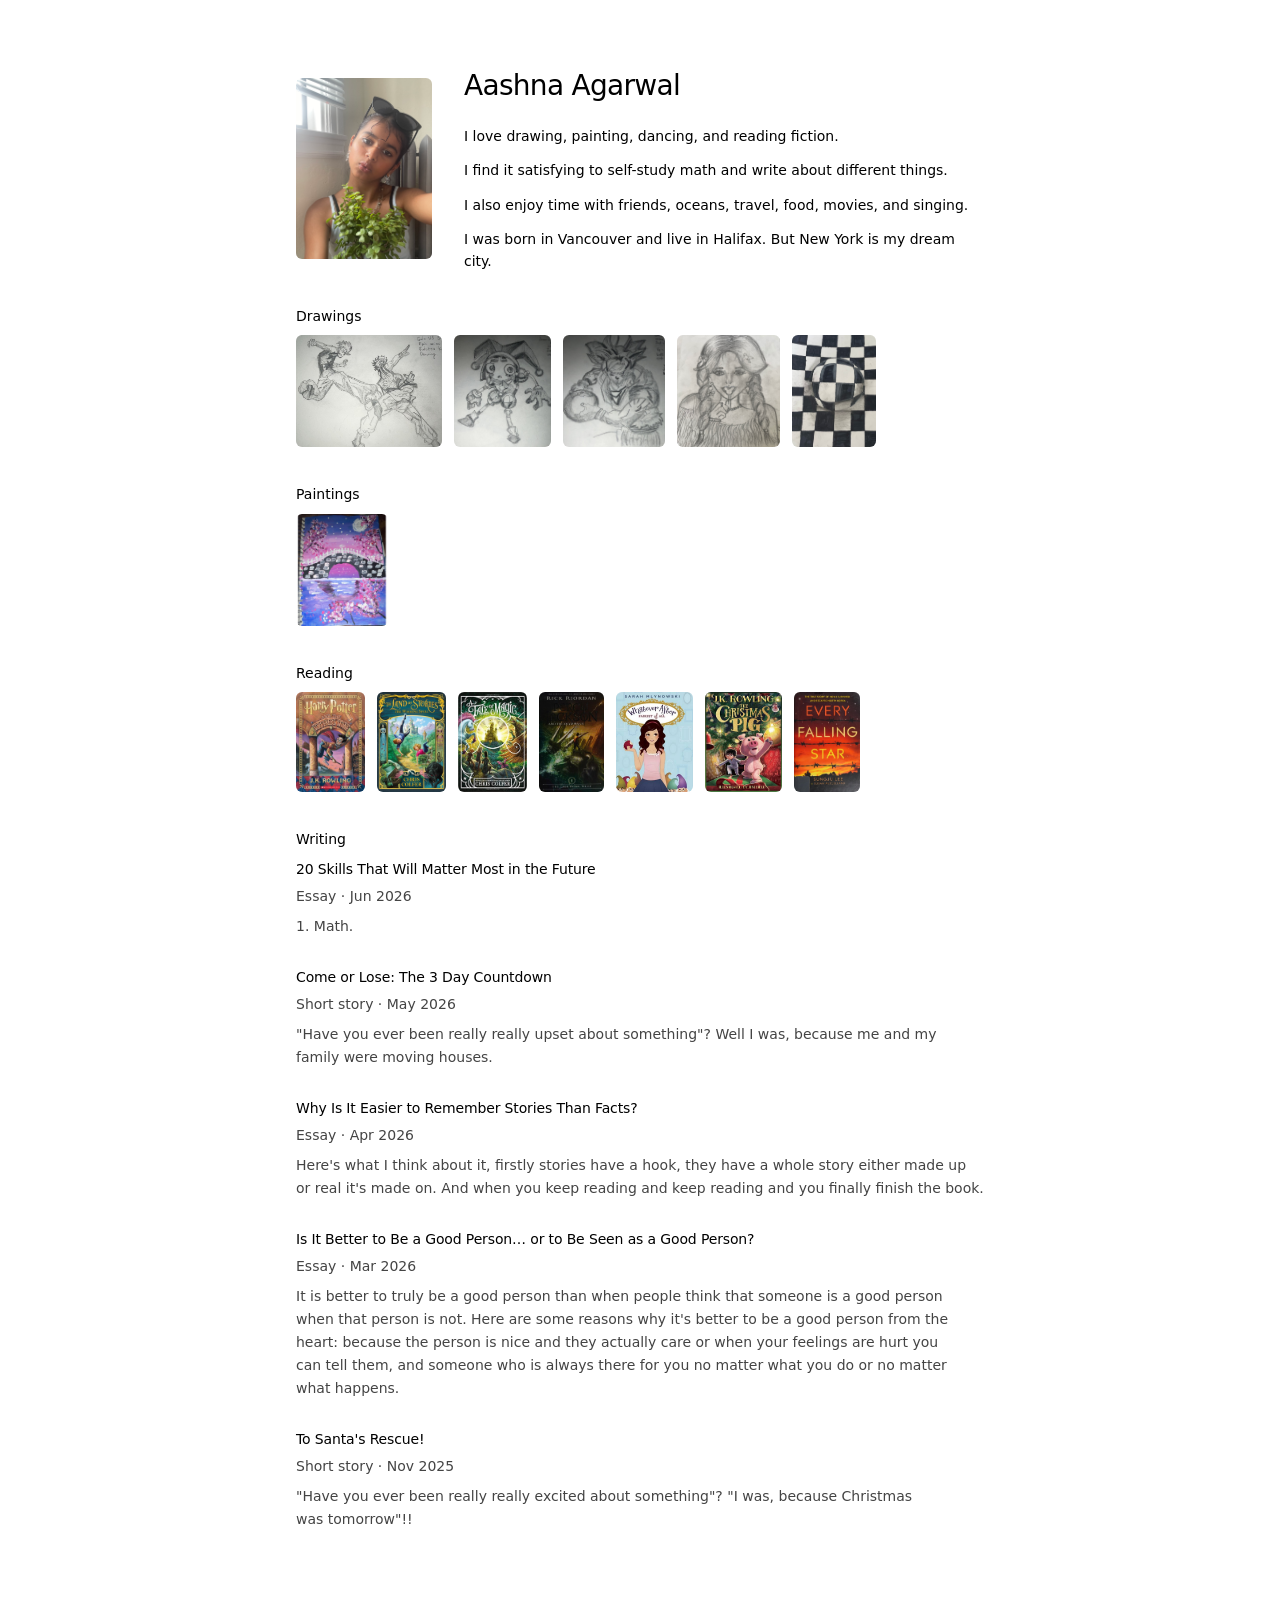
==== commit 3f926629: "Mention painting in the first bio line" ====
--- a/index.html
+++ b/index.html
@@ -18,9 +18,9 @@
         <div class="intro-text">
           <h1>Aashna Agarwal</h1>
           <div class="bio">
-            <p>I love drawing, dancing, and reading fiction.</p>
+            <p>I love drawing, painting, dancing, and reading fiction.</p>
             <p>I find it satisfying to self-study math and write about different things.</p>
-            <p>I also enjoy doing paintings, and time with friends, oceans, travel, food, movies, and singing.</p>
+            <p>I also enjoy time with friends, oceans, travel, food, movies, and singing.</p>
             <p>I was born in Vancouver and live in Halifax. But New York is my dream city.</p>
           </div>
         </div>
--- a/css/styles.css
+++ b/css/styles.css
@@ -106,6 +106,7 @@
 @media (min-width: 640px) { .photo-row { gap: 0.75rem; } }
 
 .drawings-row,
+.paintings-row,
 .books-row {
   flex-wrap: nowrap;
   overflow-x: auto;
@@ -117,18 +118,27 @@
 }
 
 .drawings-row::-webkit-scrollbar,
+.paintings-row::-webkit-scrollbar,
 .books-row::-webkit-scrollbar { display: none; }
 
 @media (min-width: 640px) {
   .books-row { overflow-x: visible; }
 }
 
-.drawings-row .photo img {
+.drawings-row .photo img,
+.paintings-row .photo img {
   height: clamp(4rem, 16vw, 6.25rem);
 }
 
-@media (min-width: 640px) { .drawings-row .photo img { height: 6.25rem; } }
-@media (min-width: 768px) { .drawings-row .photo img { height: 7rem; } }
+@media (min-width: 640px) {
+  .drawings-row .photo img,
+  .paintings-row .photo img { height: 6.25rem; }
+}
+
+@media (min-width: 768px) {
+  .drawings-row .photo img,
+  .paintings-row .photo img { height: 7rem; }
+}
 
 .books-row .photo img {
   height: clamp(4.25rem, 20vw, 5.75rem);
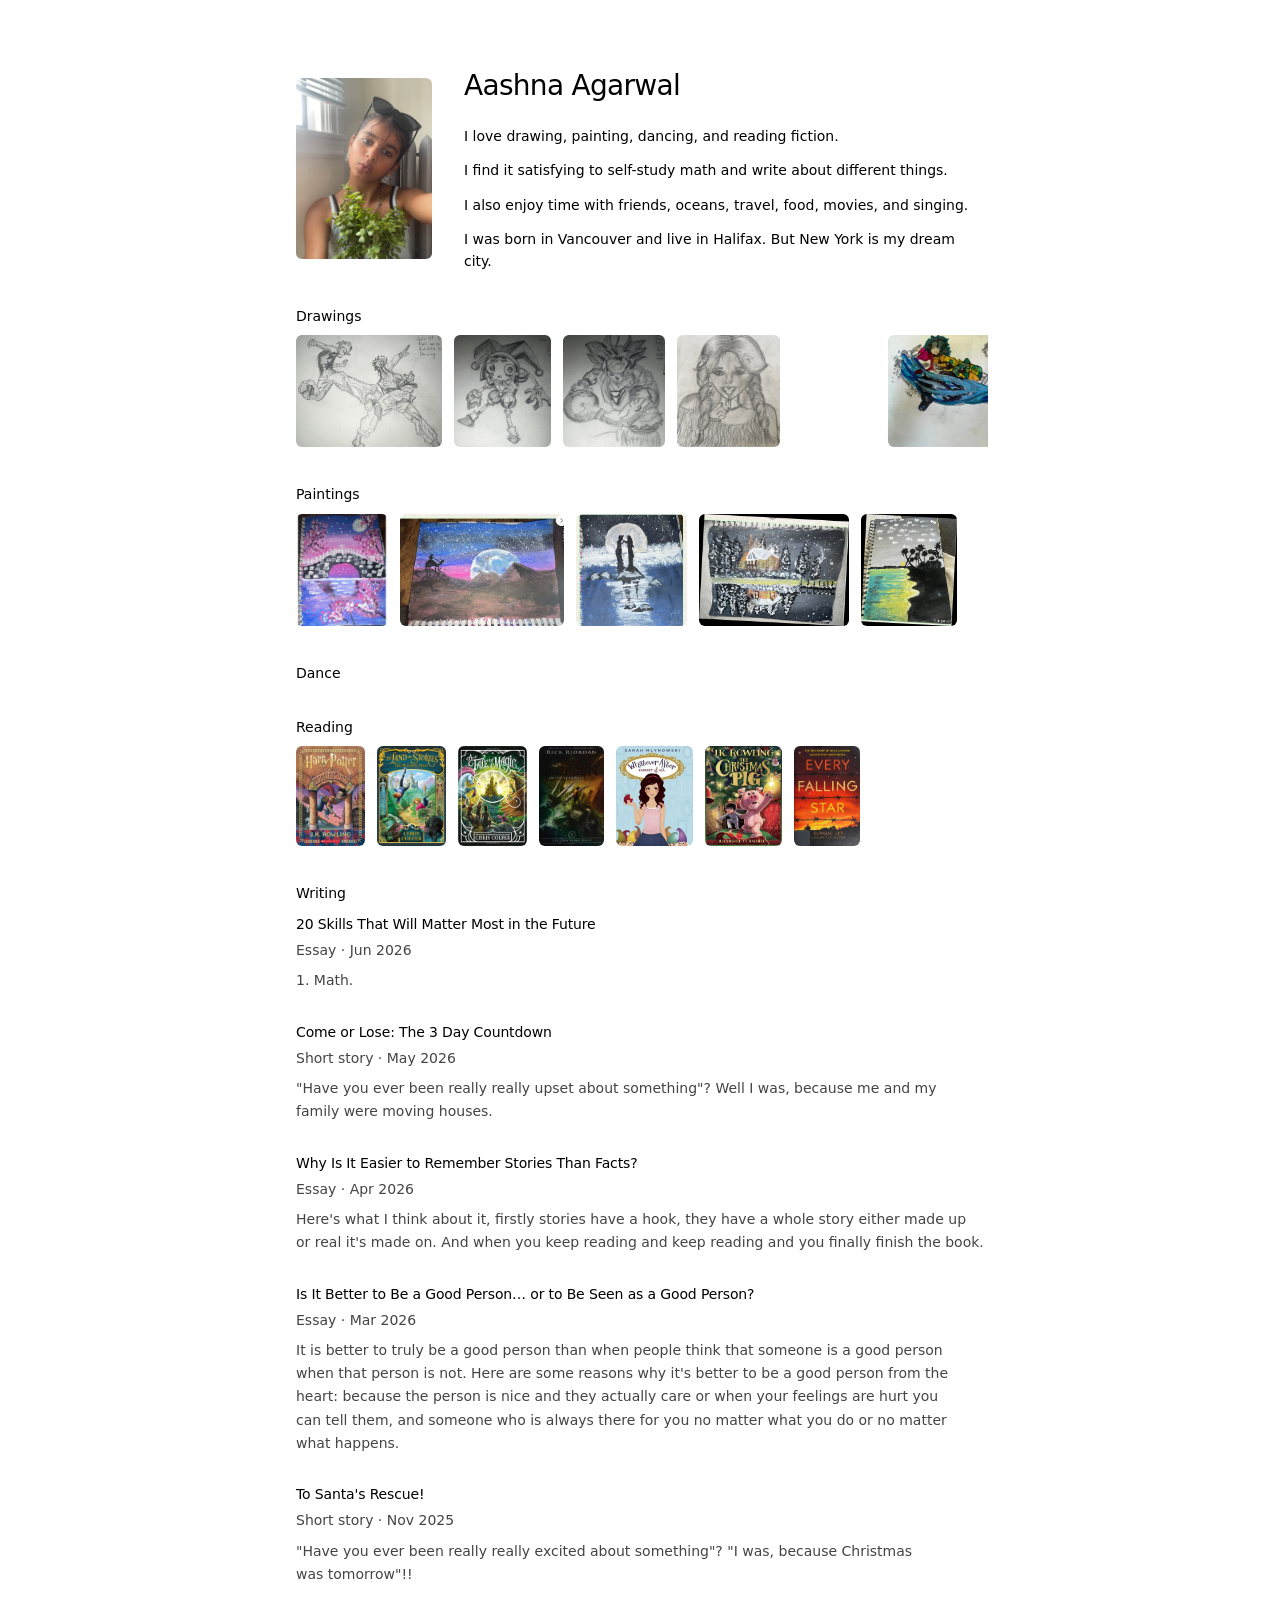
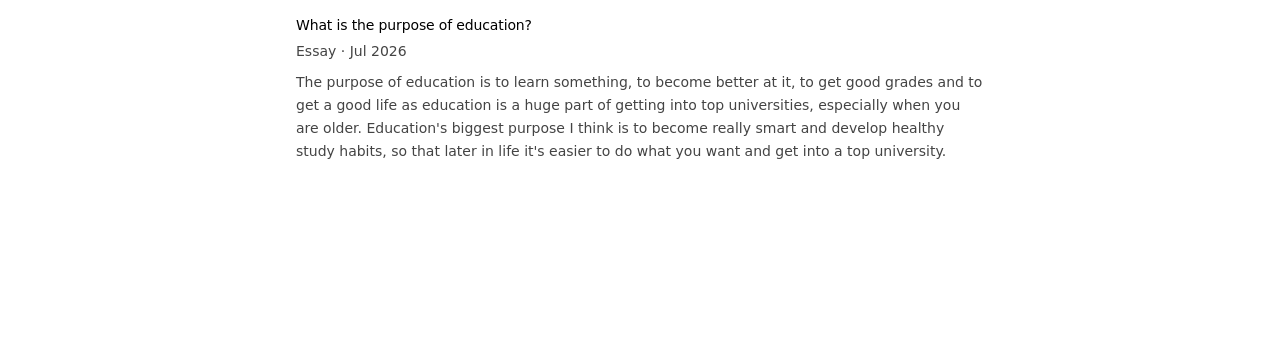
==== commit 02dd3fd5: "Add Dance section with Bollywood Gala performance" ====
--- a/index.html
+++ b/index.html
@@ -37,6 +37,11 @@
       <div class="photo-rows" id="paintings-gallery"></div>
     </section>
 
+    <section class="block" id="dance">
+      <p class="label">Dance</p>
+      <div class="dance" id="dance-list"></div>
+    </section>
+
     <section class="block" id="reading">
       <p class="label">Reading</p>
       <div class="photo-rows" id="books-grid"></div>
